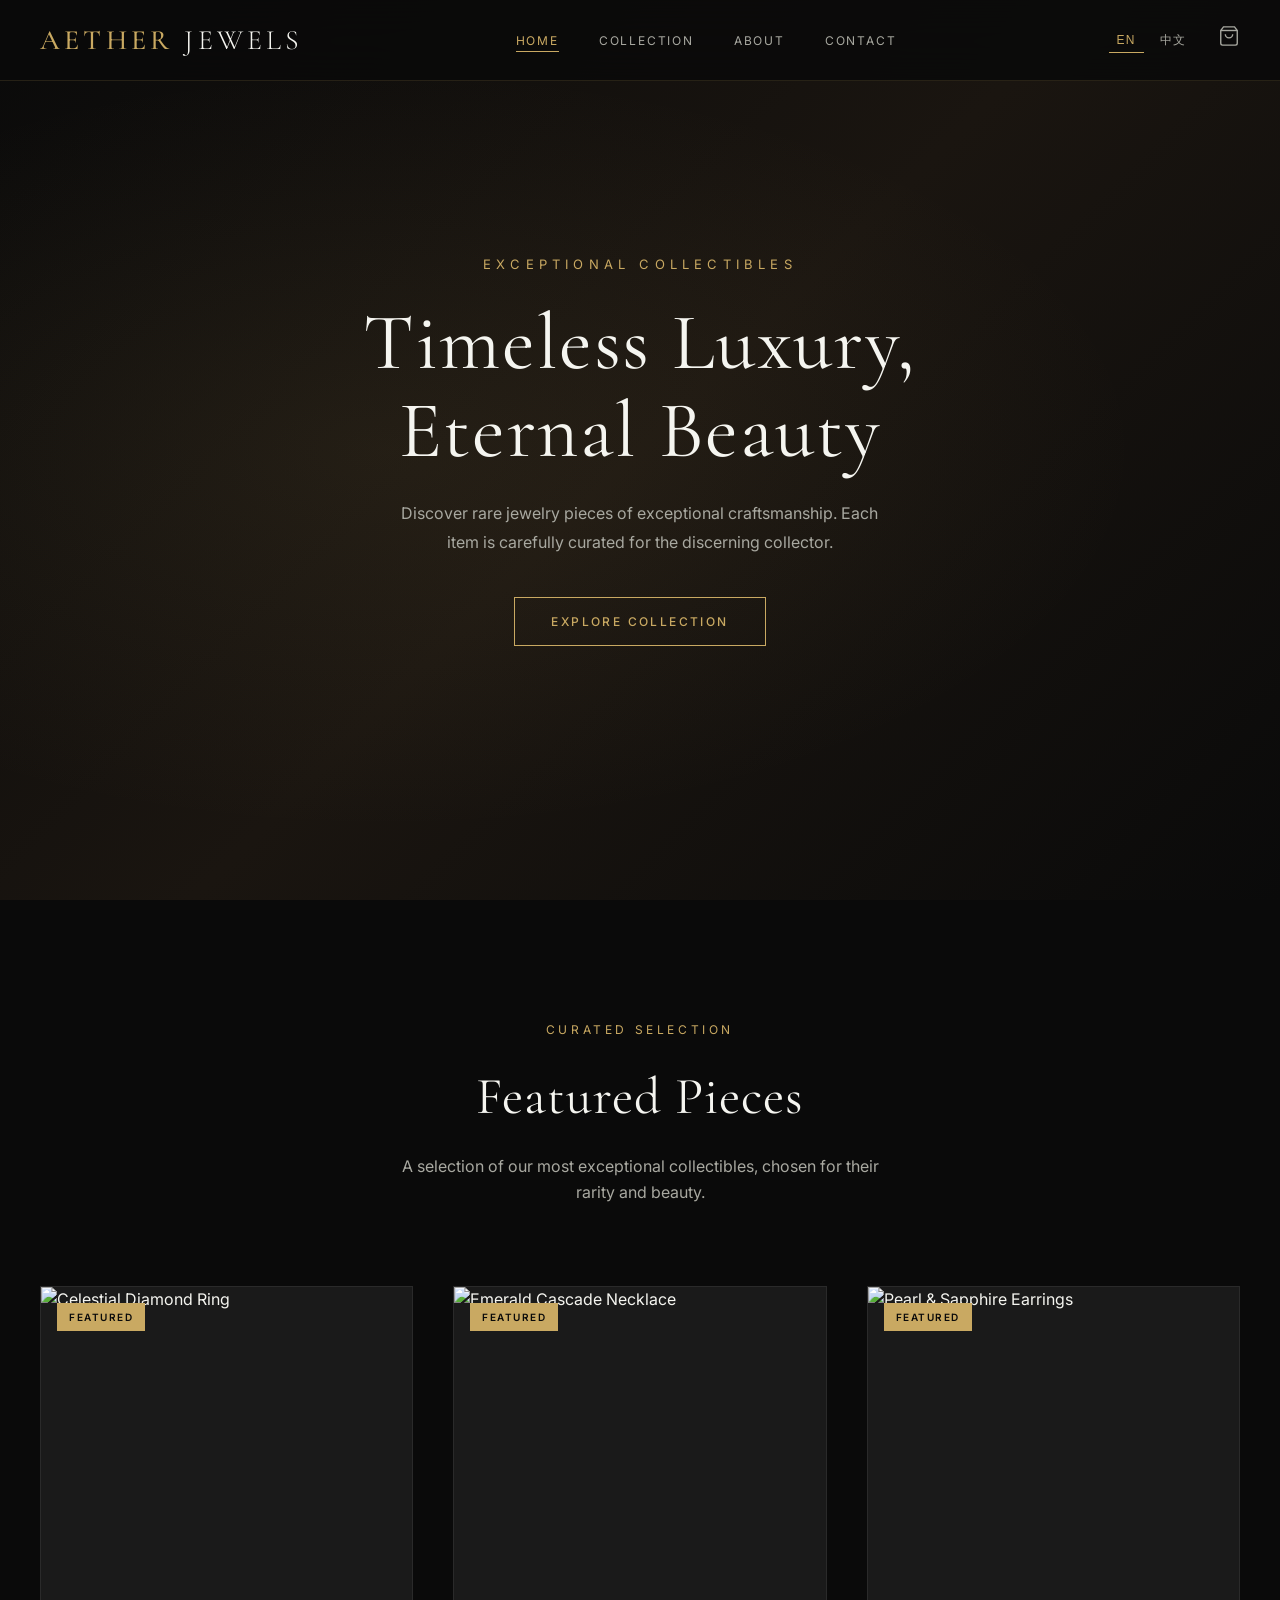
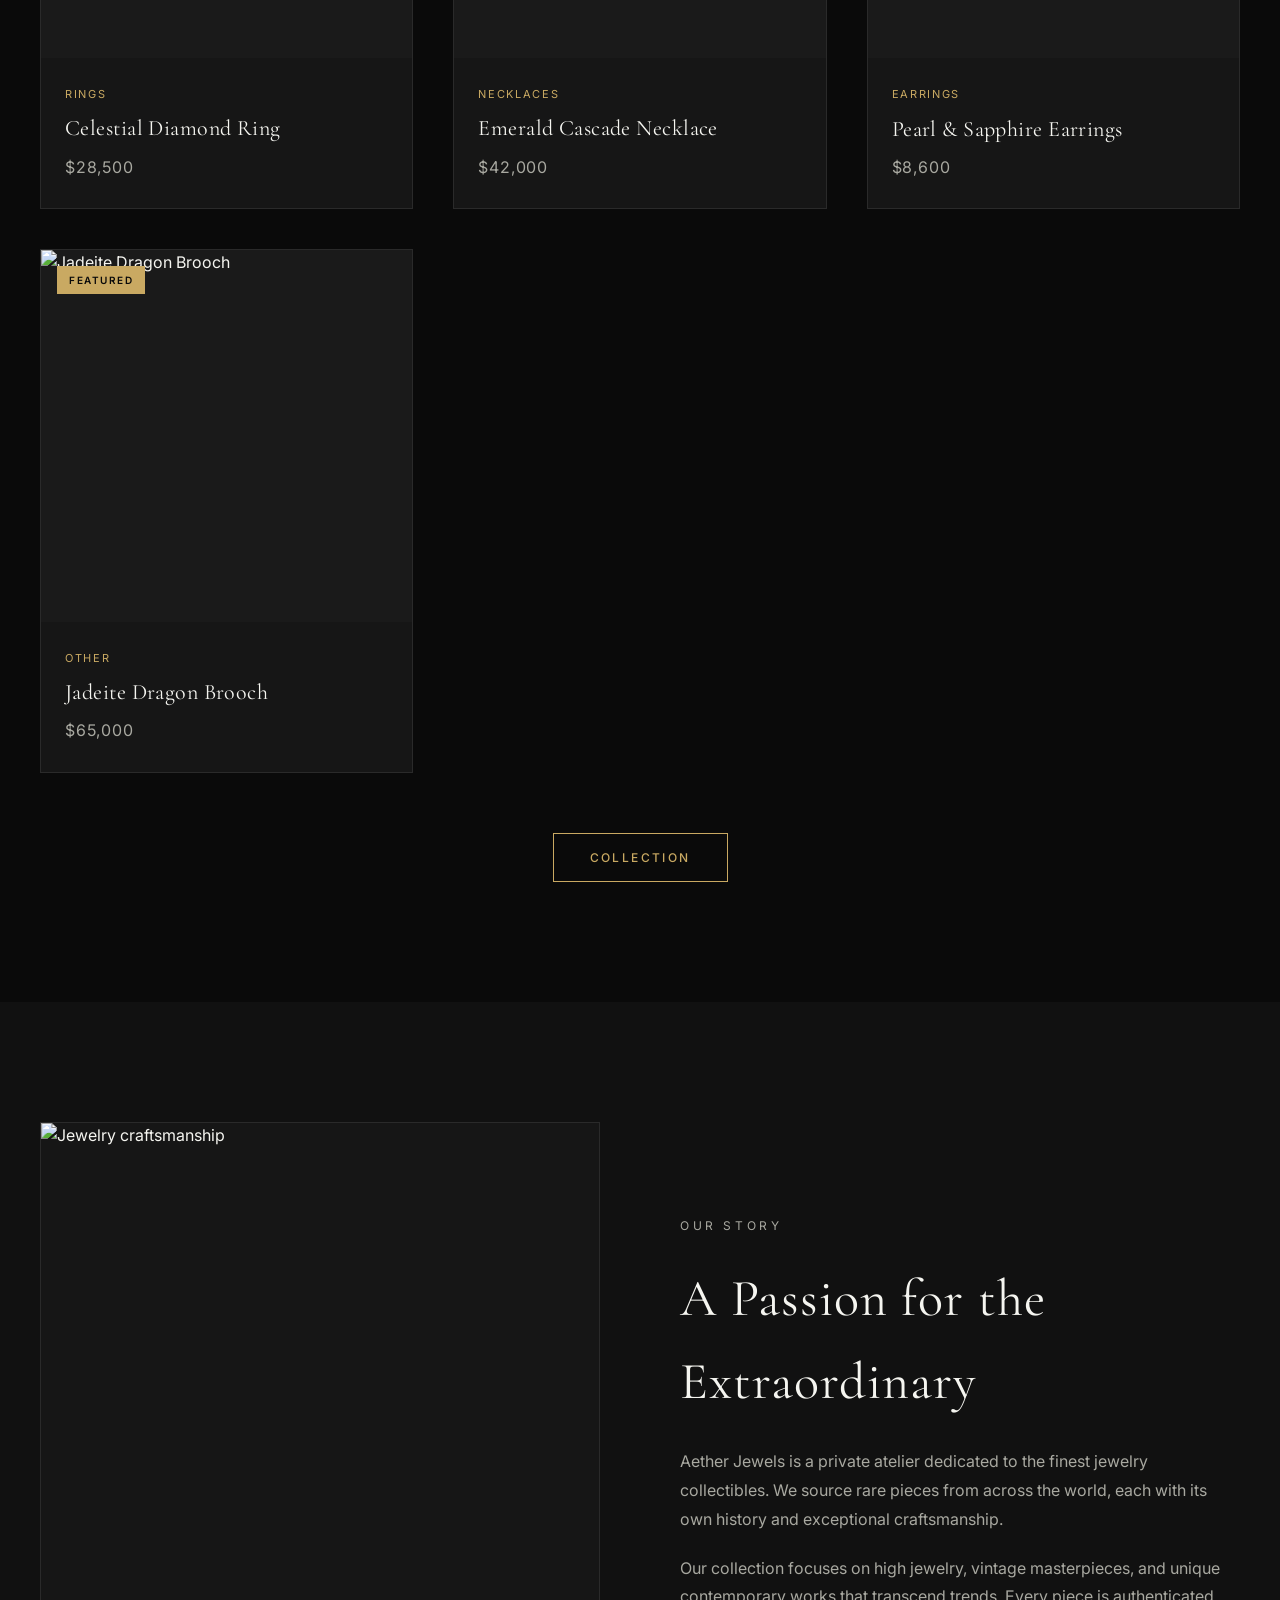
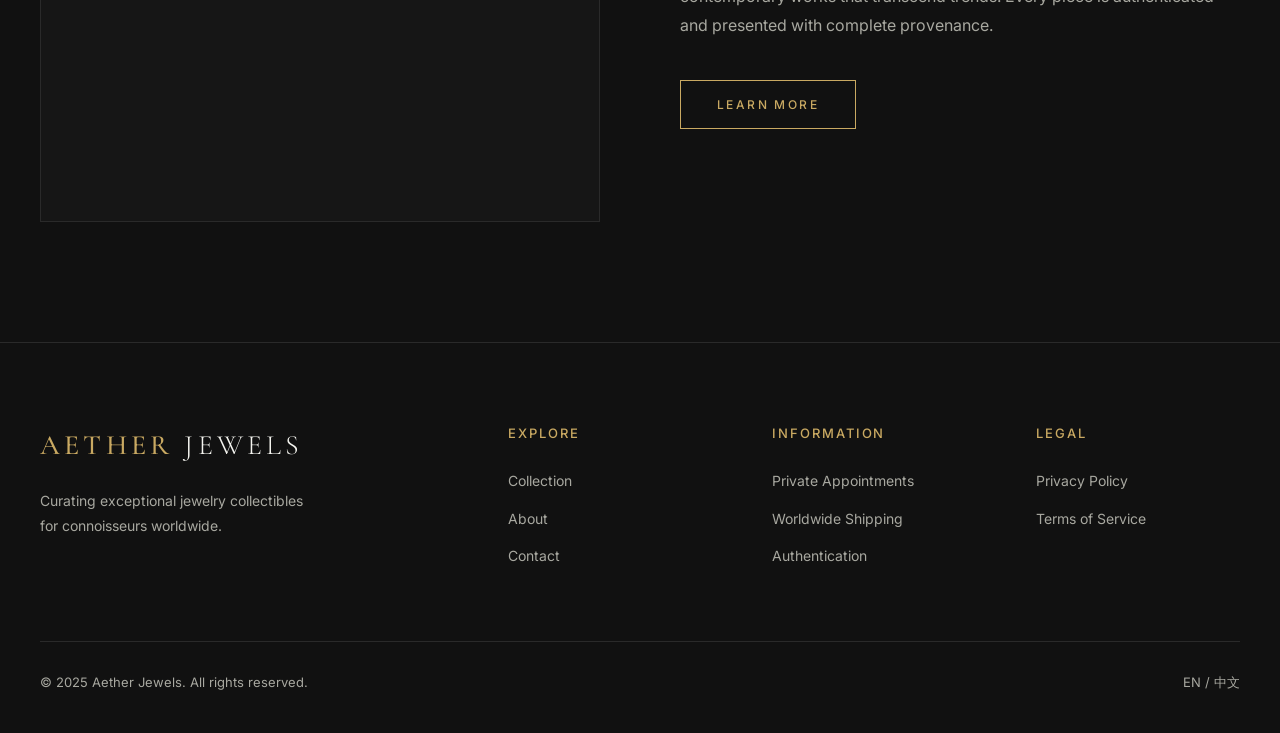
==== index.html @ 7e313894 "Add files via upload" ====
<!DOCTYPE html>
<html lang="en">
<head>
  <meta charset="UTF-8">
  <meta name="viewport" content="width=device-width, initial-scale=1.0">
  <title>Aether Jewels | Exceptional Jewelry Collectibles</title>
  <meta name="description" content="Aether Jewels – Curated luxury jewelry collectibles. Rare rings, necklaces, earrings and more for discerning collectors worldwide.">
  <link rel="preconnect" href="https://fonts.googleapis.com">
  <link rel="preconnect" href="https://fonts.gstatic.com" crossorigin>
  <link href="https://fonts.googleapis.com/css2?family=Cormorant+Garamond:ital,wght@0,300;0,400;0,500;0,600;1,400&family=Inter:wght@300;400;500;600&display=swap" rel="stylesheet">
  <link rel="stylesheet" href="css/style.css">
</head>
<body>
  <!-- Header -->
  <header class="header">
    <div class="container">
      <nav class="nav">
        <a href="index.html" class="logo">AETHER <span>JEWELS</span></a>
        <ul class="nav-links">
          <li><a href="index.html" class="active" data-i18n="nav_home">Home</a></li>
          <li><a href="collection.html" data-i18n="nav_collection">Collection</a></li>
          <li><a href="about.html" data-i18n="nav_about">About</a></li>
          <li><a href="contact.html" data-i18n="nav_contact">Contact</a></li>
        </ul>
        <div class="nav-right">
          <div class="lang-switch">
            <button data-lang="en" class="active">EN</button>
            <button data-lang="zh">中文</button>
          </div>
          <div class="cart-icon" title="Inquiry List">
            <svg width="22" height="22" viewBox="0 0 24 24" fill="none" stroke="currentColor" stroke-width="1.5">
              <path d="M6 2L3 6v14a2 2 0 002 2h14a2 2 0 002-2V6l-3-4z"/>
              <line x1="3" y1="6" x2="21" y2="6"/>
              <path d="M16 10a4 4 0 01-8 0"/>
            </svg>
            <span class="cart-count" style="display:none;">0</span>
          </div>
          <button class="menu-toggle" aria-label="Menu">☰</button>
        </div>
      </nav>
    </div>
  </header>

  <!-- Hero -->
  <section class="hero">
    <div class="hero-content fade-in">
      <p class="hero-subtitle" data-i18n="hero_subtitle">Exceptional Collectibles</p>
      <h1 class="hero-title" data-i18n="hero_title">Timeless Luxury,<br>Eternal Beauty</h1>
      <p class="hero-desc" data-i18n="hero_desc">Discover rare jewelry pieces of exceptional craftsmanship. Each item is carefully curated for the discerning collector.</p>
      <a href="collection.html" class="btn" data-i18n="hero_cta">Explore Collection</a>
    </div>
  </section>

  <!-- Featured -->
  <section class="section">
    <div class="container">
      <div class="section-header">
        <p class="section-label" data-i18n="featured_label">Curated Selection</p>
        <h2 class="section-title" data-i18n="featured_title">Featured Pieces</h2>
        <p class="section-desc" data-i18n="featured_desc">A selection of our most exceptional collectibles, chosen for their rarity and beauty.</p>
      </div>
      <div class="product-grid" data-featured="true">
        <!-- Filled by JS -->
      </div>
      <div style="text-align:center;margin-top:60px;">
        <a href="collection.html" class="btn" data-i18n="nav_collection">Collection</a>
      </div>
    </div>
  </section>

  <!-- About Preview -->
  <section class="section" style="background:var(--bg-secondary);">
    <div class="container">
      <div class="about-preview">
        <div class="about-image">
          <img src="https://images.unsplash.com/photo-1573408301185-9146fe634ad0?w=800&q=80" alt="Jewelry craftsmanship" loading="lazy">
        </div>
        <div class="about-content">
          <p class="section-label" data-i18n="about_label">Our Story</p>
          <h2 class="section-title" data-i18n="about_title">A Passion for the Extraordinary</h2>
          <p data-i18n="about_p1">Aether Jewels is a private atelier dedicated to the finest jewelry collectibles. We source rare pieces from across the world, each with its own history and exceptional craftsmanship.</p>
          <p data-i18n="about_p2">Our collection focuses on high jewelry, vintage masterpieces, and unique contemporary works that transcend trends. Every piece is authenticated and presented with complete provenance.</p>
          <a href="about.html" class="btn" style="margin-top:20px;" data-i18n="about_cta">Learn More</a>
        </div>
      </div>
    </div>
  </section>

  <!-- Footer -->
  <footer class="footer">
    <div class="container">
      <div class="footer-grid">
        <div class="footer-brand">
          <a href="index.html" class="logo">AETHER <span>JEWELS</span></a>
          <p data-i18n="footer_tagline">Curating exceptional jewelry collectibles for connoisseurs worldwide.</p>
        </div>
        <div class="footer-col">
          <h4 data-i18n="footer_explore">Explore</h4>
          <ul>
            <li><a href="collection.html" data-i18n="nav_collection">Collection</a></li>
            <li><a href="about.html" data-i18n="nav_about">About</a></li>
            <li><a href="contact.html" data-i18n="nav_contact">Contact</a></li>
          </ul>
        </div>
        <div class="footer-col">
          <h4 data-i18n="footer_info">Information</h4>
          <ul>
            <li><a href="contact.html">Private Appointments</a></li>
            <li><a href="contact.html">Worldwide Shipping</a></li>
            <li><a href="contact.html">Authentication</a></li>
          </ul>
        </div>
        <div class="footer-col">
          <h4 data-i18n="footer_legal">Legal</h4>
          <ul>
            <li><a href="#">Privacy Policy</a></li>
            <li><a href="#">Terms of Service</a></li>
          </ul>
        </div>
      </div>
      <div class="footer-bottom">
        <span data-i18n="footer_rights">© 2025 Aether Jewels. All rights reserved.</span>
        <span>EN / 中文</span>
      </div>
    </div>
  </footer>

  <!-- Cart Sidebar -->
  <div class="cart-overlay"></div>
  <div class="cart-sidebar">
    <div class="cart-header">
      <h3 data-i18n="cart_title">Inquiry List</h3>
      <button class="cart-close">×</button>
    </div>
    <div class="cart-items"></div>
    <div class="cart-footer">
      <div class="cart-total">
        <span data-i18n="cart_total">Items</span>
        <span>0</span>
      </div>
      <a href="contact.html" class="btn btn-filled" style="width:100%;text-align:center;" data-i18n="cart_checkout">Request Private Viewing</a>
    </div>
  </div>

  <script src="js/app.js"></script>
</body>
</html>
---- css/style.css ----
/* Aether Jewels - Luxury Jewelry Collectibles Website */
/* High-end, minimal, elegant design */

:root {
  --bg-primary: #0a0a0a;
  --bg-secondary: #111111;
  --bg-card: #161616;
  --text-primary: #f5f5f0;
  --text-secondary: #a8a8a0;
  --gold: #c9a962;
  --gold-light: #e8d5a3;
  --gold-dark: #a68b4b;
  --border: #2a2a2a;
  --white: #ffffff;
  --transition: all 0.4s cubic-bezier(0.25, 0.46, 0.45, 0.94);
}

* {
  margin: 0;
  padding: 0;
  box-sizing: border-box;
}

html {
  scroll-behavior: smooth;
}

body {
  font-family: 'Inter', -apple-system, BlinkMacSystemFont, sans-serif;
  background-color: var(--bg-primary);
  color: var(--text-primary);
  line-height: 1.6;
  overflow-x: hidden;
}

/* Typography */
h1, h2, h3, h4, .serif {
  font-family: 'Cormorant Garamond', 'Playfair Display', Georgia, serif;
  font-weight: 400;
  letter-spacing: 0.02em;
}

a {
  color: inherit;
  text-decoration: none;
  transition: var(--transition);
}

img {
  max-width: 100%;
  height: auto;
  display: block;
}

/* Utility */
.container {
  max-width: 1400px;
  margin: 0 auto;
  padding: 0 40px;
}

.btn {
  display: inline-block;
  padding: 14px 36px;
  font-size: 12px;
  letter-spacing: 0.2em;
  text-transform: uppercase;
  border: 1px solid var(--gold);
  background: transparent;
  color: var(--gold);
  cursor: pointer;
  transition: var(--transition);
  font-weight: 500;
}

.btn:hover {
  background: var(--gold);
  color: var(--bg-primary);
}

.btn-filled {
  background: var(--gold);
  color: var(--bg-primary);
}

.btn-filled:hover {
  background: var(--gold-light);
  border-color: var(--gold-light);
}

/* Header / Navigation */
.header {
  position: fixed;
  top: 0;
  left: 0;
  right: 0;
  z-index: 1000;
  background: rgba(10, 10, 10, 0.85);
  backdrop-filter: blur(20px);
  border-bottom: 1px solid rgba(201, 169, 98, 0.15);
  transition: var(--transition);
}

.header.scrolled {
  background: rgba(10, 10, 10, 0.95);
}

.nav {
  display: flex;
  align-items: center;
  justify-content: space-between;
  height: 80px;
}

.logo {
  font-family: 'Cormorant Garamond', serif;
  font-size: 28px;
  font-weight: 500;
  letter-spacing: 0.15em;
  color: var(--gold);
}

.logo span {
  font-weight: 300;
  color: var(--text-primary);
}

.nav-links {
  display: flex;
  gap: 40px;
  list-style: none;
}

.nav-links a {
  font-size: 12px;
  letter-spacing: 0.15em;
  text-transform: uppercase;
  color: var(--text-secondary);
  position: relative;
}

.nav-links a::after {
  content: '';
  position: absolute;
  bottom: -4px;
  left: 0;
  width: 0;
  height: 1px;
  background: var(--gold);
  transition: width 0.3s ease;
}

.nav-links a:hover,
.nav-links a.active {
  color: var(--gold);
}

.nav-links a:hover::after,
.nav-links a.active::after {
  width: 100%;
}

.nav-right {
  display: flex;
  align-items: center;
  gap: 24px;
}

.lang-switch {
  display: flex;
  gap: 8px;
  font-size: 12px;
  letter-spacing: 0.1em;
}

.lang-switch button {
  background: none;
  border: none;
  color: var(--text-secondary);
  cursor: pointer;
  font-size: 12px;
  letter-spacing: 0.1em;
  padding: 4px 8px;
  transition: var(--transition);
}

.lang-switch button.active {
  color: var(--gold);
  border-bottom: 1px solid var(--gold);
}

.lang-switch button:hover {
  color: var(--gold);
}

.cart-icon {
  position: relative;
  cursor: pointer;
  color: var(--text-secondary);
}

.cart-icon:hover {
  color: var(--gold);
}

.cart-count {
  position: absolute;
  top: -8px;
  right: -10px;
  background: var(--gold);
  color: var(--bg-primary);
  font-size: 10px;
  width: 16px;
  height: 16px;
  border-radius: 50%;
  display: flex;
  align-items: center;
  justify-content: center;
  font-weight: 600;
}

/* Mobile Menu */
.menu-toggle {
  display: none;
  background: none;
  border: none;
  color: var(--text-primary);
  cursor: pointer;
  font-size: 24px;
}

/* Hero Section */
.hero {
  height: 100vh;
  min-height: 700px;
  display: flex;
  align-items: center;
  justify-content: center;
  position: relative;
  background: linear-gradient(135deg, #0a0a0a 0%, #1a1510 50%, #0a0a0a 100%);
  overflow: hidden;
}

.hero::before {
  content: '';
  position: absolute;
  top: 0;
  left: 0;
  right: 0;
  bottom: 0;
  background: radial-gradient(ellipse at 30% 50%, rgba(201, 169, 98, 0.08) 0%, transparent 60%);
  pointer-events: none;
}

.hero-content {
  text-align: center;
  z-index: 2;
  max-width: 800px;
  padding: 0 20px;
}

.hero-subtitle {
  font-size: 13px;
  letter-spacing: 0.4em;
  text-transform: uppercase;
  color: var(--gold);
  margin-bottom: 24px;
}

.hero-title {
  font-size: clamp(48px, 8vw, 80px);
  line-height: 1.1;
  margin-bottom: 24px;
  color: var(--text-primary);
}

.hero-desc {
  font-size: 16px;
  color: var(--text-secondary);
  max-width: 500px;
  margin: 0 auto 40px;
  line-height: 1.8;
}

/* Featured Section */
.section {
  padding: 120px 0;
}

.section-header {
  text-align: center;
  margin-bottom: 80px;
}

.section-label {
  font-size: 12px;
  letter-spacing: 0.3em;
  text-transform: uppercase;
  color: var(--gold);
  margin-bottom: 16px;
}

.section-title {
  font-size: clamp(36px, 5vw, 52px);
  margin-bottom: 16px;
}

.section-desc {
  color: var(--text-secondary);
  max-width: 500px;
  margin: 0 auto;
}

/* Product Grid */
.product-grid {
  display: grid;
  grid-template-columns: repeat(auto-fill, minmax(320px, 1fr));
  gap: 40px;
}

.product-card {
  background: var(--bg-card);
  border: 1px solid var(--border);
  transition: var(--transition);
  cursor: pointer;
  overflow: hidden;
}

.product-card:hover {
  border-color: rgba(201, 169, 98, 0.4);
  transform: translateY(-4px);
}

.product-image {
  position: relative;
  aspect-ratio: 1;
  overflow: hidden;
  background: #1a1a1a;
}

.product-image img {
  width: 100%;
  height: 100%;
  object-fit: cover;
  transition: transform 0.6s ease;
}

.product-card:hover .product-image img {
  transform: scale(1.05);
}

.product-badge {
  position: absolute;
  top: 16px;
  left: 16px;
  background: var(--gold);
  color: var(--bg-primary);
  font-size: 10px;
  letter-spacing: 0.15em;
  text-transform: uppercase;
  padding: 6px 12px;
  font-weight: 600;
}

.product-info {
  padding: 28px 24px;
}

.product-category {
  font-size: 11px;
  letter-spacing: 0.15em;
  text-transform: uppercase;
  color: var(--gold);
  margin-bottom: 8px;
}

.product-name {
  font-size: 22px;
  margin-bottom: 8px;
  font-family: 'Cormorant Garamond', serif;
}

.product-price {
  font-size: 16px;
  color: var(--text-secondary);
  letter-spacing: 0.05em;
}

/* About Preview */
.about-preview {
  display: grid;
  grid-template-columns: 1fr 1fr;
  gap: 80px;
  align-items: center;
}

.about-image {
  aspect-ratio: 4/5;
  background: var(--bg-card);
  border: 1px solid var(--border);
  overflow: hidden;
}

.about-image img {
  width: 100%;
  height: 100%;
  object-fit: cover;
}

.about-content .section-label {
  text-align: left;
}

.about-content .section-title {
  text-align: left;
  margin-bottom: 24px;
}

.about-content p {
  color: var(--text-secondary);
  margin-bottom: 20px;
  line-height: 1.8;
}

/* Collection Page */
.page-header {
  padding: 160px 0 80px;
  text-align: center;
  background: linear-gradient(180deg, #111 0%, #0a0a0a 100%);
}

.filter-bar {
  display: flex;
  justify-content: center;
  gap: 16px;
  margin-bottom: 60px;
  flex-wrap: wrap;
}

.filter-btn {
  background: none;
  border: 1px solid var(--border);
  color: var(--text-secondary);
  padding: 10px 24px;
  font-size: 12px;
  letter-spacing: 0.15em;
  text-transform: uppercase;
  cursor: pointer;
  transition: var(--transition);
}

.filter-btn:hover,
.filter-btn.active {
  border-color: var(--gold);
  color: var(--gold);
}

/* Product Detail */
.product-detail {
  padding: 140px 0 100px;
}

.product-detail-grid {
  display: grid;
  grid-template-columns: 1.2fr 1fr;
  gap: 80px;
  align-items: start;
}

.product-gallery {
  position: sticky;
  top: 120px;
}

.main-image {
  aspect-ratio: 1;
  background: var(--bg-card);
  border: 1px solid var(--border);
  overflow: hidden;
  margin-bottom: 16px;
}

.main-image img {
  width: 100%;
  height: 100%;
  object-fit: cover;
}

.thumbnails {
  display: flex;
  gap: 12px;
}

.thumb {
  width: 80px;
  height: 80px;
  border: 1px solid var(--border);
  cursor: pointer;
  overflow: hidden;
  opacity: 0.6;
  transition: var(--transition);
}

.thumb.active,
.thumb:hover {
  opacity: 1;
  border-color: var(--gold);
}

.thumb img {
  width: 100%;
  height: 100%;
  object-fit: cover;
}

.product-detail-info .product-category {
  margin-bottom: 12px;
}

.product-detail-info .product-name {
  font-size: 42px;
  margin-bottom: 16px;
}

.product-detail-info .product-price {
  font-size: 24px;
  color: var(--gold);
  margin-bottom: 32px;
}

.product-meta {
  border-top: 1px solid var(--border);
  border-bottom: 1px solid var(--border);
  padding: 24px 0;
  margin-bottom: 32px;
}

.meta-row {
  display: flex;
  justify-content: space-between;
  padding: 8px 0;
  font-size: 14px;
}

.meta-row span:first-child {
  color: var(--text-secondary);
}

.product-desc {
  color: var(--text-secondary);
  line-height: 1.8;
  margin-bottom: 40px;
}

.product-actions {
  display: flex;
  gap: 16px;
  flex-wrap: wrap;
}

/* Contact */
.contact-grid {
  display: grid;
  grid-template-columns: 1fr 1fr;
  gap: 80px;
}

.contact-form .form-group {
  margin-bottom: 24px;
}

.contact-form label {
  display: block;
  font-size: 12px;
  letter-spacing: 0.15em;
  text-transform: uppercase;
  color: var(--text-secondary);
  margin-bottom: 8px;
}

.contact-form input,
.contact-form textarea,
.contact-form select {
  width: 100%;
  padding: 14px 16px;
  background: var(--bg-card);
  border: 1px solid var(--border);
  color: var(--text-primary);
  font-size: 15px;
  font-family: inherit;
  transition: var(--transition);
}

.contact-form input:focus,
.contact-form textarea:focus,
.contact-form select:focus {
  outline: none;
  border-color: var(--gold);
}

.contact-form textarea {
  min-height: 150px;
  resize: vertical;
}

.contact-info h3 {
  font-size: 28px;
  margin-bottom: 24px;
}

.contact-info p {
  color: var(--text-secondary);
  margin-bottom: 16px;
  line-height: 1.8;
}

.contact-item {
  display: flex;
  gap: 16px;
  margin-bottom: 24px;
  align-items: flex-start;
}

.contact-item strong {
  color: var(--gold);
  font-size: 12px;
  letter-spacing: 0.1em;
  text-transform: uppercase;
  display: block;
  margin-bottom: 4px;
}

/* Footer */
.footer {
  background: var(--bg-secondary);
  border-top: 1px solid var(--border);
  padding: 80px 0 40px;
}

.footer-grid {
  display: grid;
  grid-template-columns: 2fr 1fr 1fr 1fr;
  gap: 60px;
  margin-bottom: 60px;
}

.footer-brand .logo {
  margin-bottom: 20px;
  display: inline-block;
}

.footer-brand p {
  color: var(--text-secondary);
  font-size: 14px;
  line-height: 1.8;
  max-width: 280px;
}

.footer-col h4 {
  font-size: 13px;
  letter-spacing: 0.15em;
  text-transform: uppercase;
  color: var(--gold);
  margin-bottom: 24px;
  font-family: 'Inter', sans-serif;
  font-weight: 500;
}

.footer-col ul {
  list-style: none;
}

.footer-col li {
  margin-bottom: 12px;
}

.footer-col a {
  color: var(--text-secondary);
  font-size: 14px;
}

.footer-col a:hover {
  color: var(--gold);
}

.footer-bottom {
  border-top: 1px solid var(--border);
  padding-top: 30px;
  display: flex;
  justify-content: space-between;
  align-items: center;
  font-size: 13px;
  color: var(--text-secondary);
}

/* Admin Panel */
.admin-login {
  min-height: 100vh;
  display: flex;
  align-items: center;
  justify-content: center;
  background: var(--bg-primary);
}

.login-box {
  background: var(--bg-card);
  border: 1px solid var(--border);
  padding: 60px 50px;
  width: 100%;
  max-width: 420px;
  text-align: center;
}

.login-box h1 {
  font-size: 32px;
  margin-bottom: 8px;
}

.login-box p {
  color: var(--text-secondary);
  margin-bottom: 40px;
  font-size: 14px;
}

.admin-panel {
  padding: 120px 0 80px;
}

.admin-header {
  display: flex;
  justify-content: space-between;
  align-items: center;
  margin-bottom: 40px;
}

.admin-form {
  background: var(--bg-card);
  border: 1px solid var(--border);
  padding: 40px;
  margin-bottom: 60px;
}

.admin-form h2 {
  font-size: 28px;
  margin-bottom: 32px;
}

.form-row {
  display: grid;
  grid-template-columns: 1fr 1fr;
  gap: 24px;
}

.image-preview {
  width: 120px;
  height: 120px;
  border: 1px dashed var(--border);
  display: flex;
  align-items: center;
  justify-content: center;
  margin-top: 12px;
  overflow: hidden;
  background: #1a1a1a;
}

.image-preview img {
  width: 100%;
  height: 100%;
  object-fit: cover;
}

.admin-products {
  display: grid;
  gap: 16px;
}

.admin-product-item {
  display: flex;
  align-items: center;
  gap: 20px;
  background: var(--bg-card);
  border: 1px solid var(--border);
  padding: 16px;
}

.admin-product-item img {
  width: 80px;
  height: 80px;
  object-fit: cover;
}

.admin-product-item .info {
  flex: 1;
}

.admin-product-item .info h4 {
  font-size: 18px;
  margin-bottom: 4px;
}

.admin-product-item .info span {
  color: var(--text-secondary);
  font-size: 13px;
}

.btn-danger {
  border-color: #c44;
  color: #c44;
}

.btn-danger:hover {
  background: #c44;
  color: white;
}

/* Cart Sidebar */
.cart-sidebar {
  position: fixed;
  top: 0;
  right: -420px;
  width: 400px;
  height: 100vh;
  background: var(--bg-secondary);
  border-left: 1px solid var(--border);
  z-index: 2000;
  transition: right 0.4s ease;
  display: flex;
  flex-direction: column;
}

.cart-sidebar.open {
  right: 0;
}

.cart-header {
  padding: 24px;
  border-bottom: 1px solid var(--border);
  display: flex;
  justify-content: space-between;
  align-items: center;
}

.cart-header h3 {
  font-size: 22px;
}

.cart-close {
  background: none;
  border: none;
  color: var(--text-secondary);
  font-size: 24px;
  cursor: pointer;
}

.cart-items {
  flex: 1;
  overflow-y: auto;
  padding: 24px;
}

.cart-item {
  display: flex;
  gap: 16px;
  margin-bottom: 20px;
  padding-bottom: 20px;
  border-bottom: 1px solid var(--border);
}

.cart-item img {
  width: 70px;
  height: 70px;
  object-fit: cover;
}

.cart-item-info {
  flex: 1;
}

.cart-item-info h4 {
  font-size: 16px;
  margin-bottom: 4px;
}

.cart-item-info .price {
  color: var(--gold);
  font-size: 14px;
}

.cart-footer {
  padding: 24px;
  border-top: 1px solid var(--border);
}

.cart-total {
  display: flex;
  justify-content: space-between;
  margin-bottom: 20px;
  font-size: 18px;
}

.cart-overlay {
  position: fixed;
  inset: 0;
  background: rgba(0,0,0,0.6);
  z-index: 1999;
  opacity: 0;
  visibility: hidden;
  transition: var(--transition);
}

.cart-overlay.open {
  opacity: 1;
  visibility: visible;
}

/* Responsive */
@media (max-width: 1024px) {
  .about-preview,
  .product-detail-grid,
  .contact-grid,
  .footer-grid {
    grid-template-columns: 1fr;
    gap: 40px;
  }

  .product-gallery {
    position: static;
  }

  .footer-grid {
    grid-template-columns: 1fr 1fr;
  }
}

@media (max-width: 768px) {
  .container {
    padding: 0 20px;
  }

  .nav-links {
    display: none;
  }

  .menu-toggle {
    display: block;
  }

  .nav-links.mobile-open {
    display: flex;
    flex-direction: column;
    position: absolute;
    top: 80px;
    left: 0;
    right: 0;
    background: var(--bg-secondary);
    padding: 30px;
    gap: 20px;
    border-bottom: 1px solid var(--border);
  }

  .hero-title {
    font-size: 40px;
  }

  .section {
    padding: 80px 0;
  }

  .product-grid {
    grid-template-columns: 1fr;
    gap: 24px;
  }

  .form-row {
    grid-template-columns: 1fr;
  }

  .footer-grid {
    grid-template-columns: 1fr;
  }

  .cart-sidebar {
    width: 100%;
    right: -100%;
  }

  .footer-bottom {
    flex-direction: column;
    gap: 12px;
    text-align: center;
  }
}

/* Animations */
@keyframes fadeInUp {
  from {
    opacity: 0;
    transform: translateY(30px);
  }
  to {
    opacity: 1;
    transform: translateY(0);
  }
}

.fade-in {
  animation: fadeInUp 0.8s ease forwards;
}

/* Empty state */
.empty-state {
  text-align: center;
  padding: 80px 20px;
  color: var(--text-secondary);
}

.empty-state h3 {
  font-size: 28px;
  margin-bottom: 12px;
  color: var(--text-primary);
}
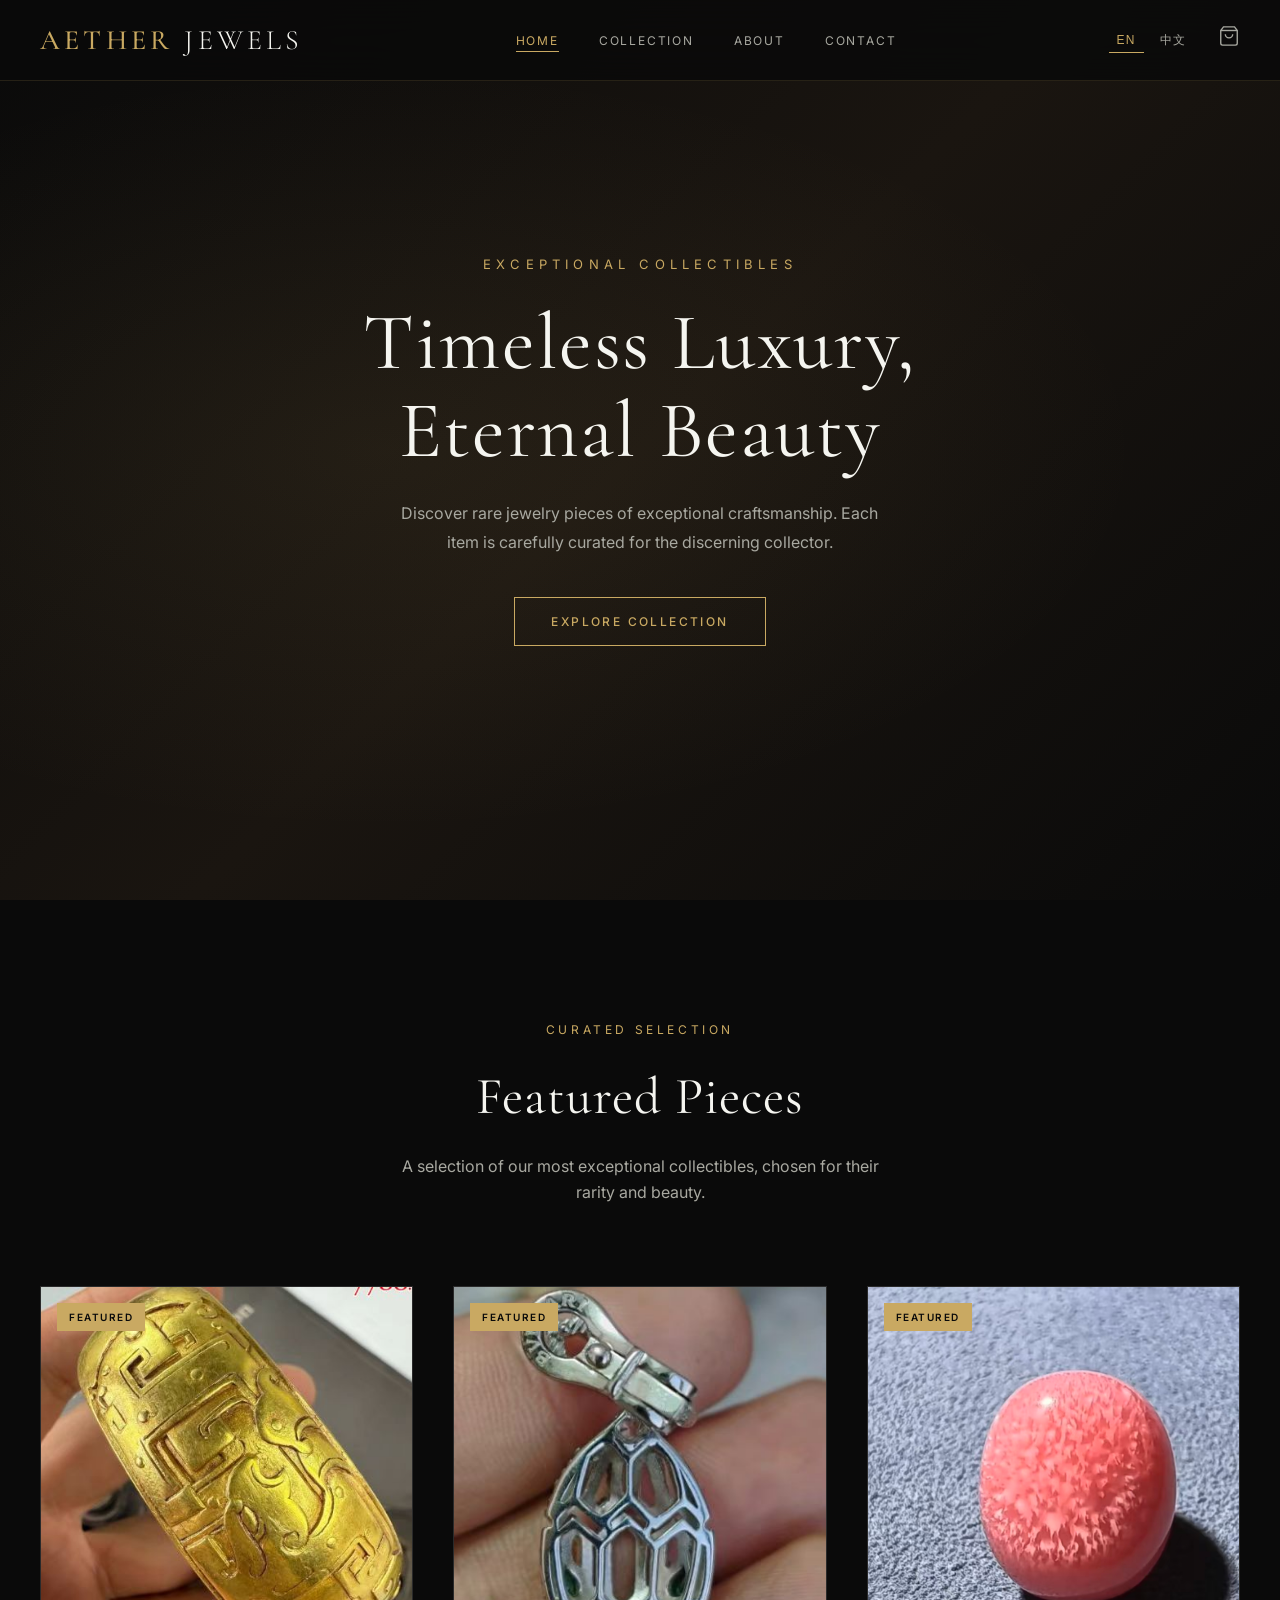
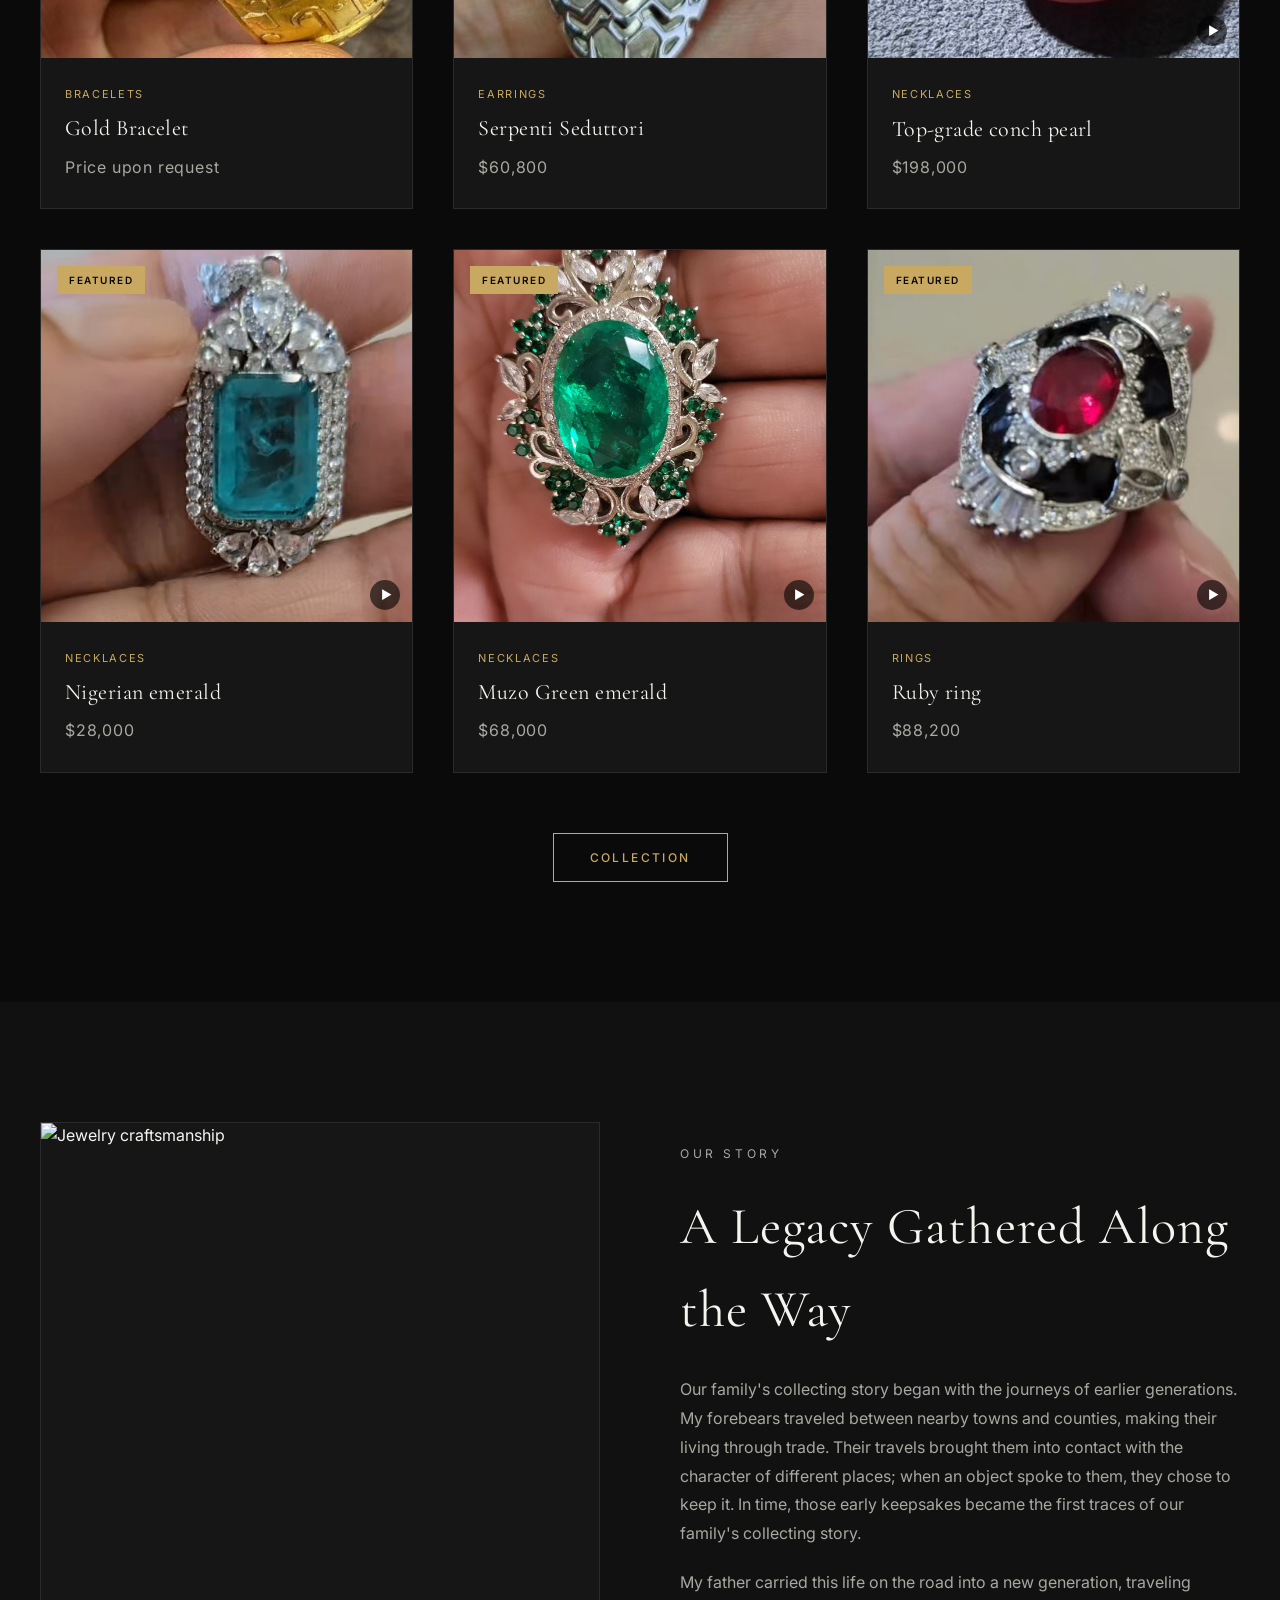
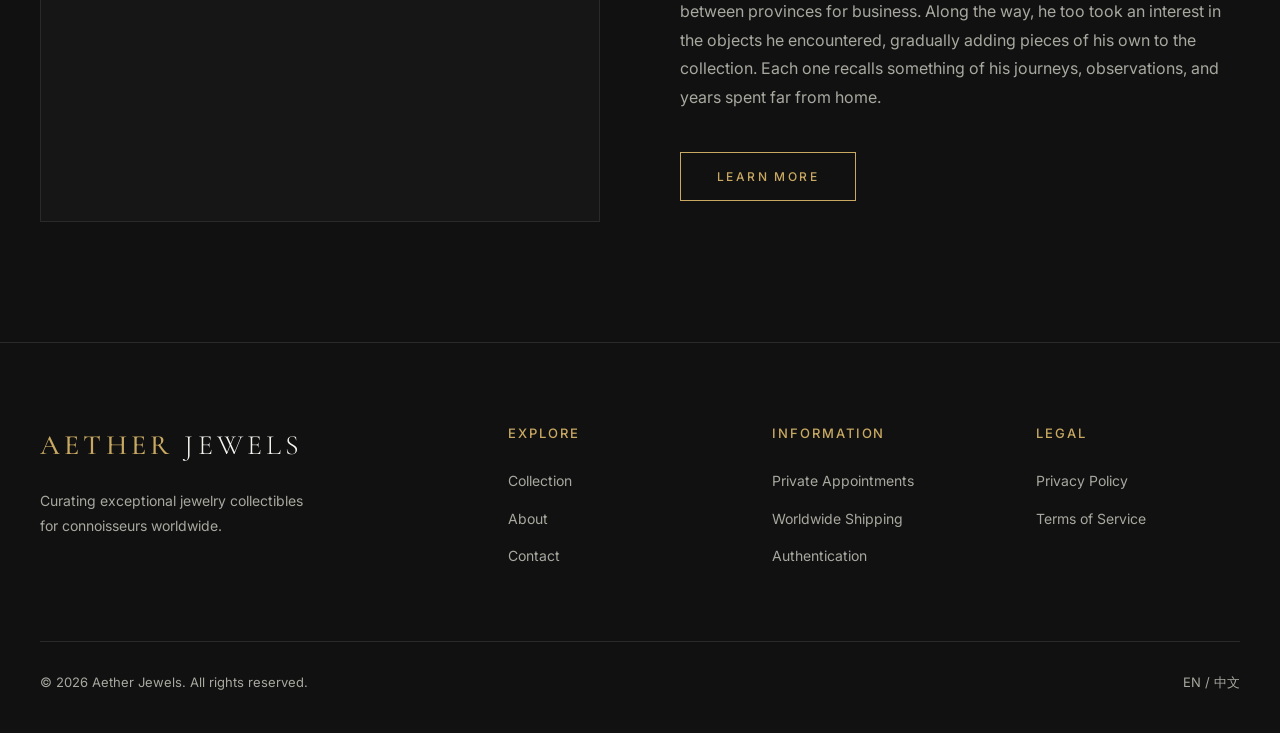
==== commit e32e8dc7: "vs code修改" ====
--- a/index.html
+++ b/index.html
@@ -105,22 +105,22 @@
         <div class="footer-col">
           <h4 data-i18n="footer_info">Information</h4>
           <ul>
-            <li><a href="contact.html">Private Appointments</a></li>
-            <li><a href="contact.html">Worldwide Shipping</a></li>
-            <li><a href="contact.html">Authentication</a></li>
+            <li><a href="contact.html" data-i18n="footer_appointments">Private Appointments</a></li>
+            <li><a href="contact.html" data-i18n="footer_shipping">Worldwide Shipping</a></li>
+            <li><a href="contact.html" data-i18n="footer_authentication">Authentication</a></li>
           </ul>
         </div>
         <div class="footer-col">
           <h4 data-i18n="footer_legal">Legal</h4>
           <ul>
-            <li><a href="#">Privacy Policy</a></li>
-            <li><a href="#">Terms of Service</a></li>
+            <li><a href="#" data-i18n="footer_privacy">Privacy Policy</a></li>
+            <li><a href="#" data-i18n="footer_terms">Terms of Service</a></li>
           </ul>
         </div>
       </div>
       <div class="footer-bottom">
-        <span data-i18n="footer_rights">© 2025 Aether Jewels. All rights reserved.</span>
-        <span>EN / 中文</span>
+        <span data-i18n="footer_rights">© 2026 Aether Jewels. All rights reserved.</span>
+        <span data-i18n="footer_languages">EN / 中文</span>
       </div>
     </div>
   </footer>
--- a/css/style.css
+++ b/css/style.css
@@ -1018,4 +1018,23 @@
   font-size: 28px;
   margin-bottom: 12px;
   color: var(--text-primary);
-}+}
+/* Payment note */
+.pay-note {
+  margin-top: 24px;
+  padding: 14px 18px;
+  border-left: 2px solid var(--gold);
+  color: var(--text-secondary);
+  font-size: 14px;
+  line-height: 1.7;
+}
+.pay-note strong { color: var(--gold); font-weight: 500; }
+
+/* ===== Video support ===== */
+.main-image .product-video { width: 100%; max-height: 80vh; background: #000; display: block; }
+.thumb-video { position: relative; }
+.thumb-video span { position: absolute; inset: 0; display: flex; align-items: center; justify-content: center; color: #fff; font-size: 20px; background: rgba(0,0,0,.45); }
+.product-image { position: relative; }
+.play-badge { position: absolute; right: 12px; bottom: 12px; width: 30px; height: 30px; border-radius: 50%; background: rgba(0,0,0,.6); color: #fff; display: flex; align-items: center; justify-content: center; font-size: 12px; padding-left: 2px; }
+.product-image video, .thumb video { width: 100%; height: 100%; object-fit: cover; display: block; pointer-events: none; }
+img[src=""] { display: none; }
